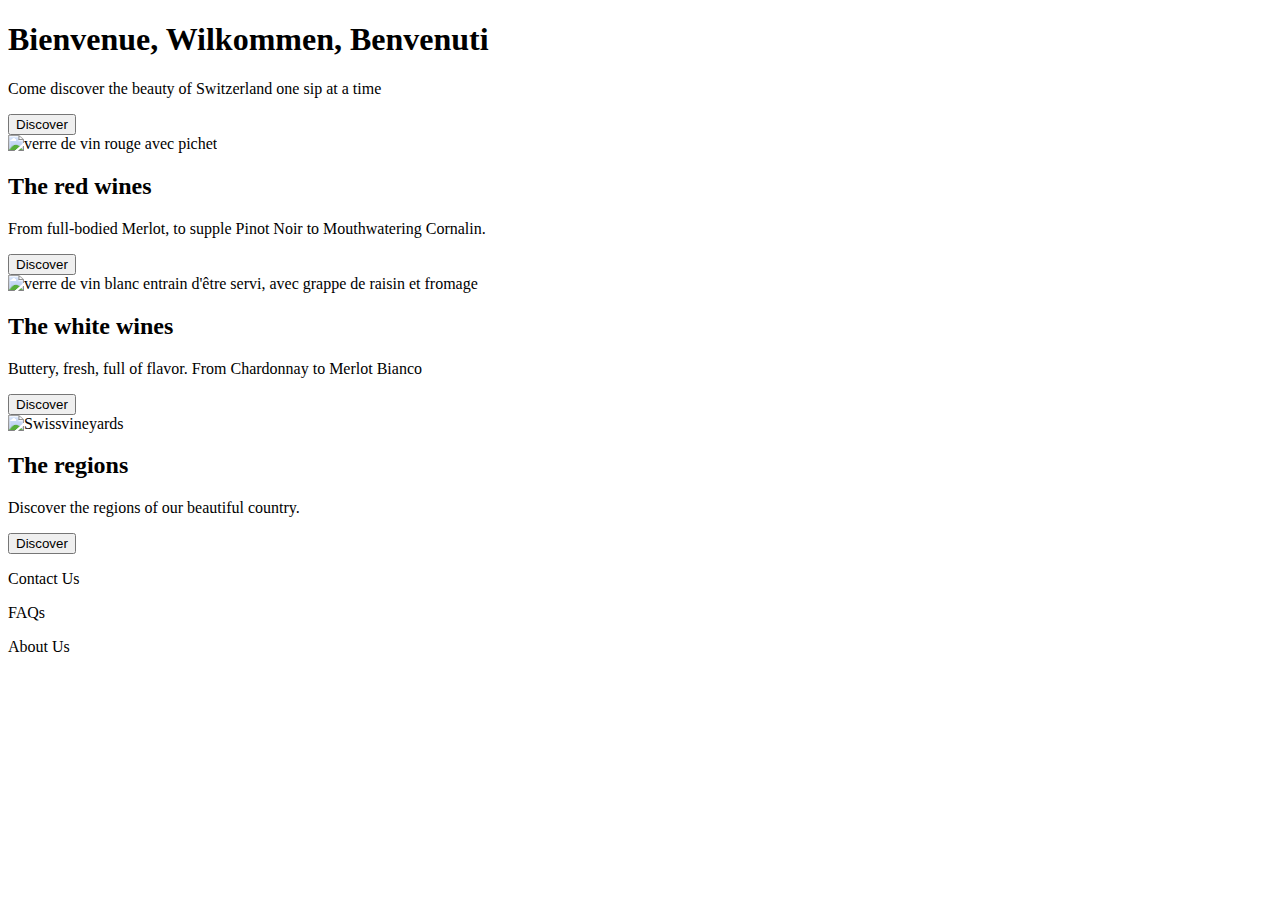
==== index.html @ 44135c0e "Add files via upload" ====
<!DOCTYPE html>
<html lang="fr">
<head>
    <meta charset="UTF-8">
    <meta http-equiv="X-UA-Compatible" content="IE=edge">
    <meta name="viewport" content="width=device-width, initial-scale=1.0">
    <title>VinSuisse</title>
    <link rel="stylesheet" href="style.css">
    <link rel="icon" href="assets/SVG/Avec fond.svg">
</head>
<body>
    <div class="container">
        <div class="background-image"></div>
        <div class="content">
            <h1>Bienvenue, Wilkommen, Benvenuti</h1>
            <p>Come discover the beauty of Switzerland one sip at a time</main></p>
            <a href="#card"><button>Discover</button></a>
        </div>
    </div>

    <div id="card" class="section-white">
        <div class="card">
            <img src="assets/Wine and Cheese.png" alt="verre de vin rouge avec pichet">
            <h2>The red wines</h2>
            <p>From full-bodied Merlot, to supple Pinot Noir to Mouthwatering Cornalin.</p>
            <button>Discover</button>
        </div>
        <div class="card">
            <img src="assets/Chasselas.jpg" alt="verre de vin blanc entrain d'être servi, avec grappe de raisin et fromage">
            <h2>The white wines</h2>
            <p>Buttery, fresh, full of flavor. From Chardonnay to Merlot Bianco</p>
            <button>Discover</button>
        </div>
        <div class="card">
            <img src="assets/switzerland-vineyard.jpg" alt="Swissvineyards">
            <h2>The regions</h2>
            <p>Discover the regions of our beautiful country.</p>
            <button>Discover</button>
        </div>
    </div>


    <footer>
        <div class="footer-content">
            <p>Contact Us</p>
            <p>FAQs</p>
            <p>About Us</p>
        </div>
    </footer>

</body>
</html>
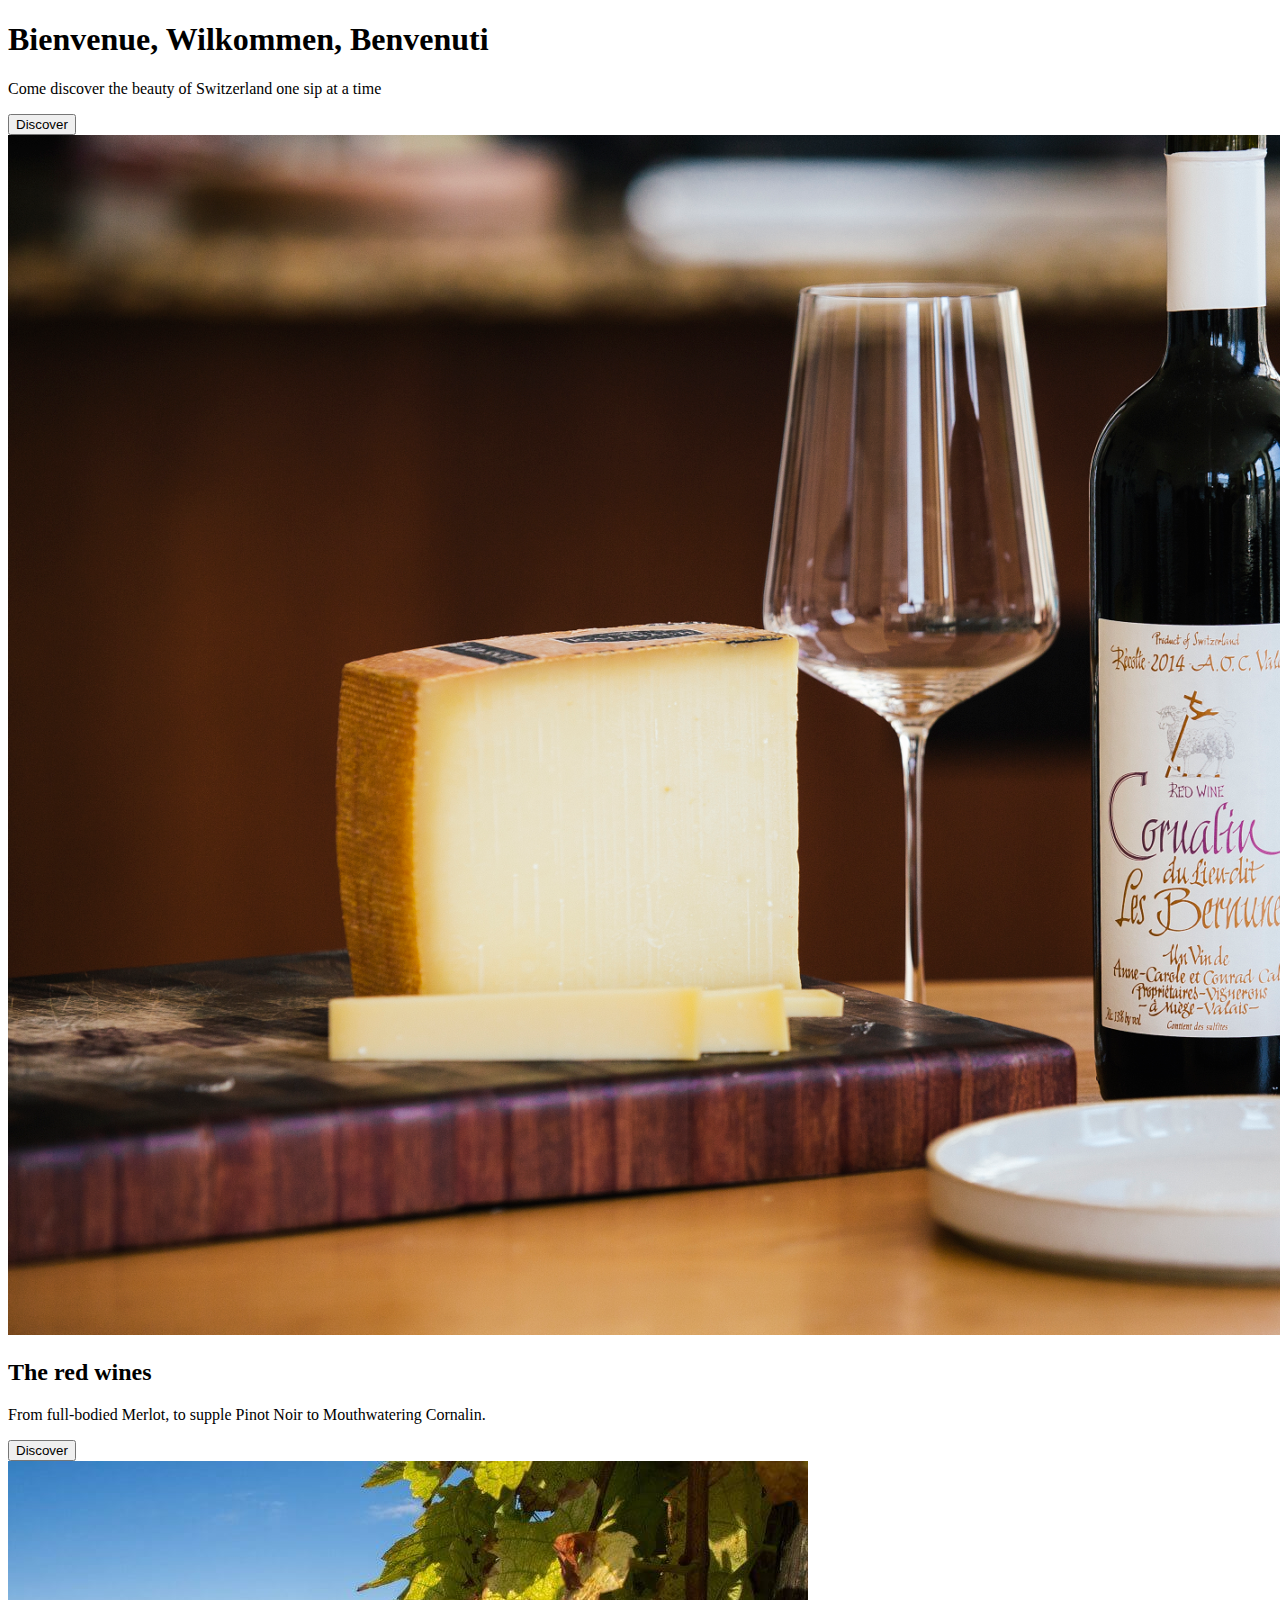
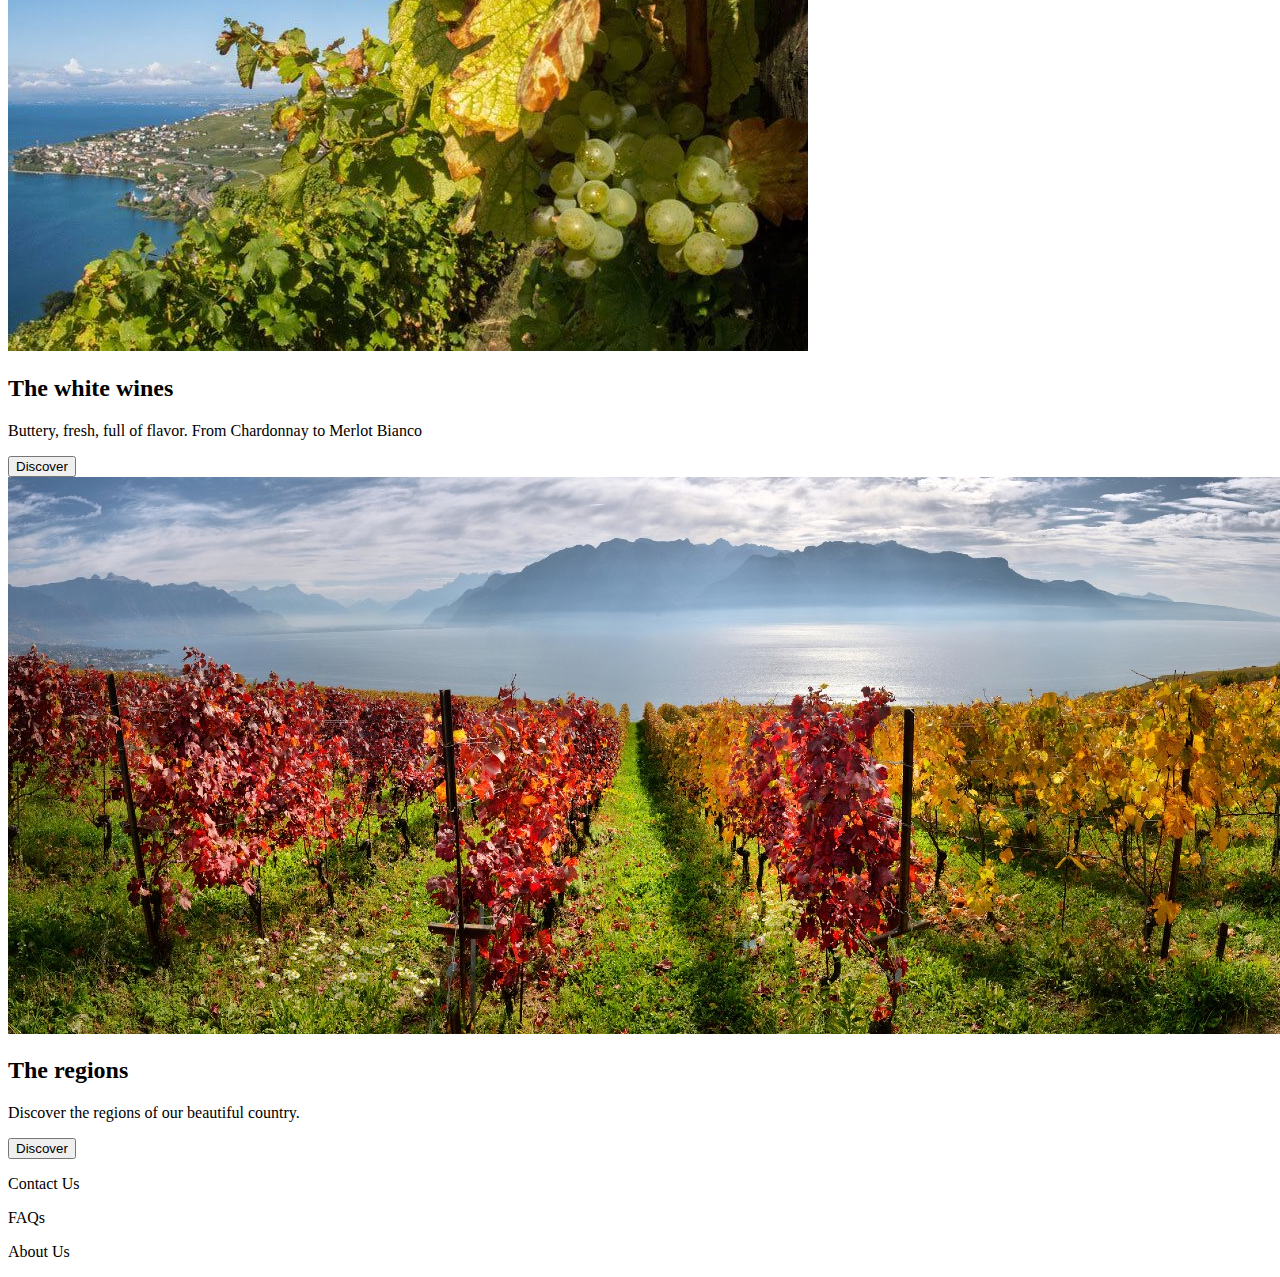
==== commit 88bf4b96: "Update index.html" ====
--- a/index.html
+++ b/index.html
@@ -20,19 +20,19 @@
 
     <div id="card" class="section-white">
         <div class="card">
-            <img src="assets/Wine and Cheese.png" alt="verre de vin rouge avec pichet">
+            <img src="Wine and Cheese.png" alt="verre de vin rouge avec pichet">
             <h2>The red wines</h2>
             <p>From full-bodied Merlot, to supple Pinot Noir to Mouthwatering Cornalin.</p>
             <button>Discover</button>
         </div>
         <div class="card">
-            <img src="assets/Chasselas.jpg" alt="verre de vin blanc entrain d'être servi, avec grappe de raisin et fromage">
+            <img src="Chasselas.jpg" alt="verre de vin blanc entrain d'être servi, avec grappe de raisin et fromage">
             <h2>The white wines</h2>
             <p>Buttery, fresh, full of flavor. From Chardonnay to Merlot Bianco</p>
             <button>Discover</button>
         </div>
         <div class="card">
-            <img src="assets/switzerland-vineyard.jpg" alt="Swissvineyards">
+            <img src="switzerland-vineyard.jpg" alt="Swissvineyards">
             <h2>The regions</h2>
             <p>Discover the regions of our beautiful country.</p>
             <button>Discover</button>
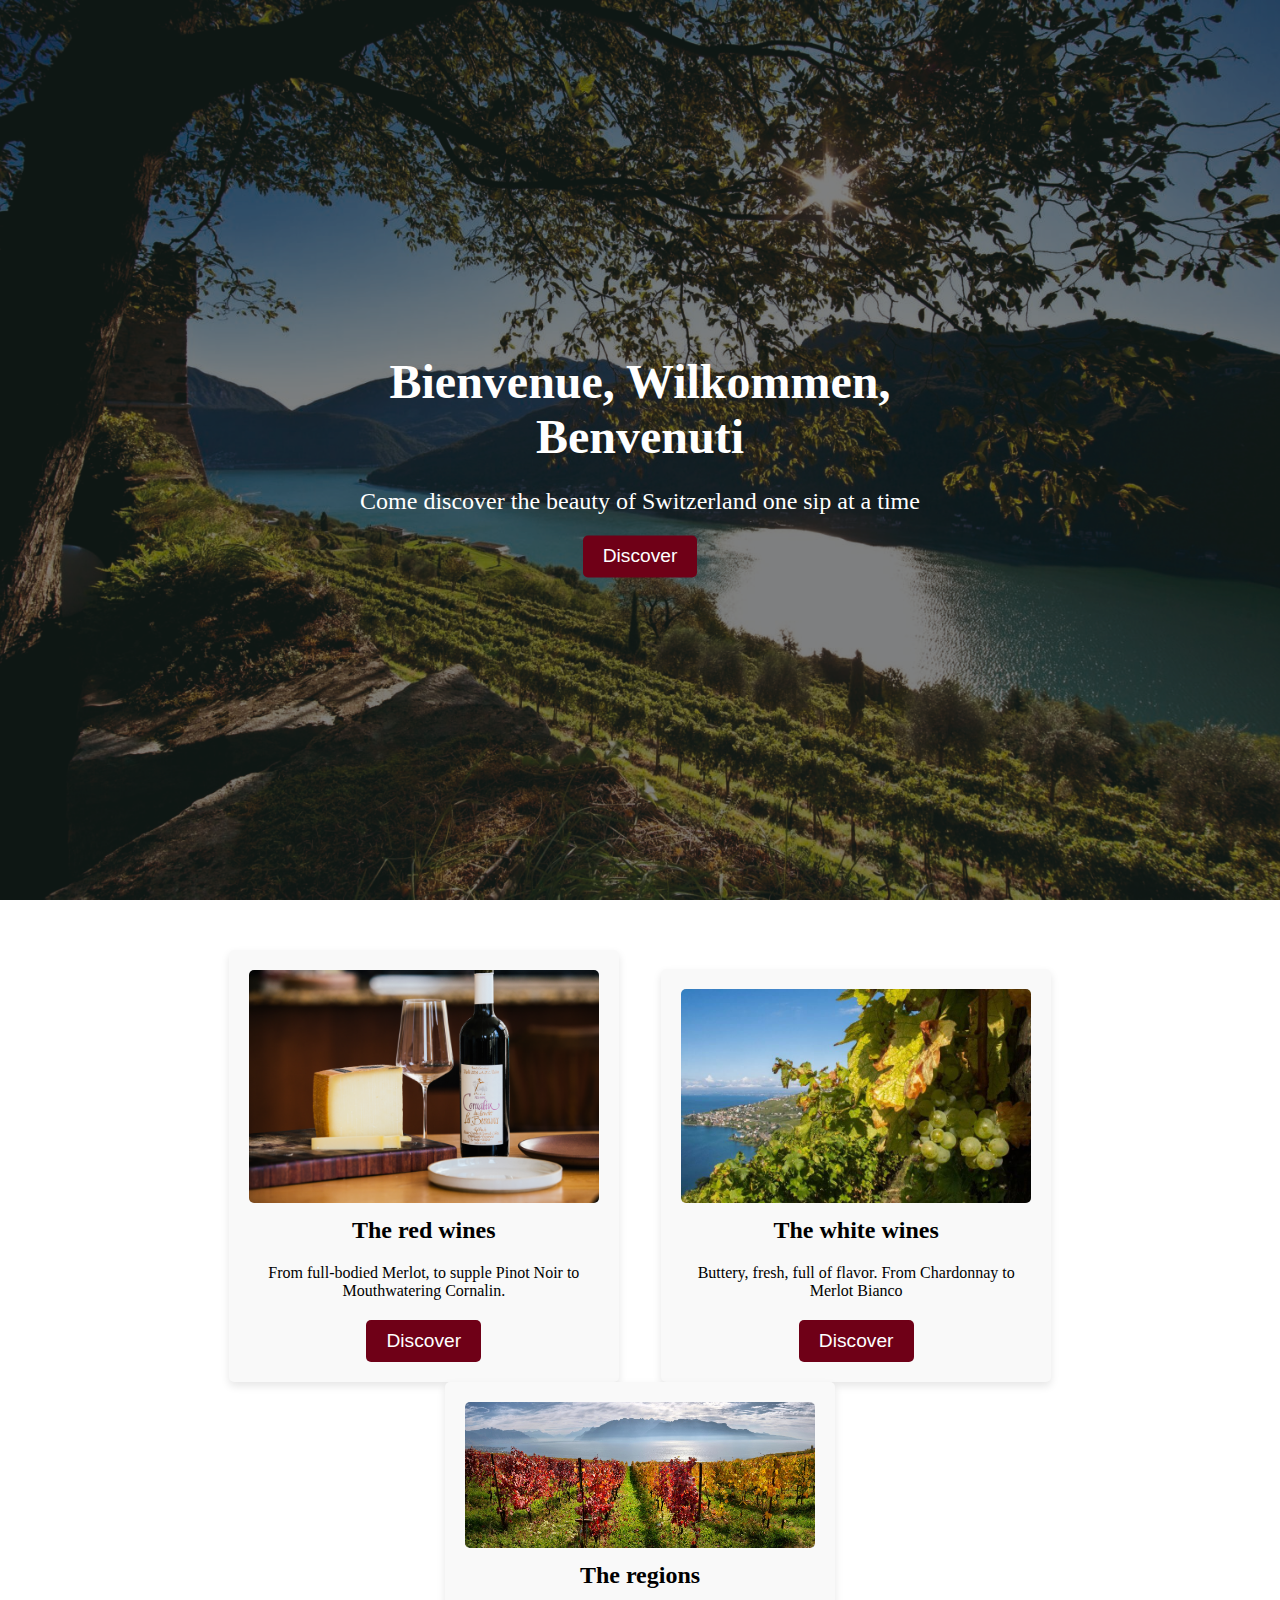
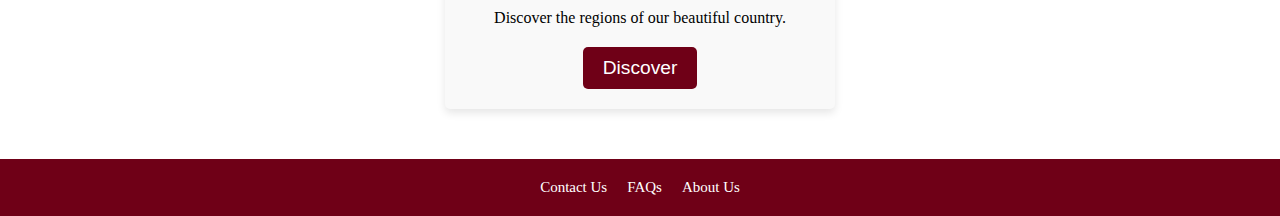
==== commit 28d22d24: "Update index.html" ====
--- a/index.html
+++ b/index.html
@@ -13,7 +13,7 @@
         <div class="background-image"></div>
         <div class="content">
             <h1>Bienvenue, Wilkommen, Benvenuti</h1>
-            <p>Come discover the beauty of Switzerland one sip at a time</main></p>
+            <p>Come discover the beauty of Switzerland one sip at a time</p>
             <a href="#card"><button>Discover</button></a>
         </div>
     </div>
--- a/style.css
+++ b/style.css
@@ -0,0 +1,116 @@
+html {
+    scroll-behavior: smooth;
+}
+
+body, html {
+    margin: 0;
+    padding: 0;
+    height: 100%;
+}
+
+.container {
+    position: relative;
+    width: 100%;
+    height: 100%;
+    overflow: hidden;
+}
+
+.background-image {
+    position: absolute;
+    top: 0;
+    left: 0;
+    width: 100%;
+    height: 100%;
+    background-image: url('Tenuta Castello di Morcote.jpg');
+    background-size: cover;
+    background-position: center;
+    filter: brightness(0.5);
+}
+
+.content {
+    position: absolute;
+    top: 50%;
+    left: 50%;
+    transform: translate(-50%, -50%);
+    text-align: center;
+    color: white;
+}
+
+h1 {
+    font-size: 3em;
+    margin-bottom: 10px;
+}
+
+p {
+    font-size: 1.5em;
+    margin-bottom: 20px;
+}
+
+button {
+    padding: 10px 20px;
+    font-size: 1.2em;
+    background-color: #6f0017;
+    color: white;
+    border: none;
+    border-radius: 5px;
+    cursor: pointer;
+    transition: background-color 0.3s;
+}
+
+button:hover {
+    background-color: #ca022a;
+}
+
+.section-white {
+    background-color: #fff;
+    padding: 50px 0;
+    text-align: center;
+}
+
+.card {
+    display: inline-block;
+    width: 30%;
+    margin: 0 1.5%;
+    padding: 20px;
+    background-color: #f9f9f9;
+    border-radius: 5px;
+    box-shadow: 0 4px 8px rgba(0, 0, 0, 0.1);
+}
+
+.card img {
+    width: 100%;
+    border-radius: 5px;
+}
+
+.card h2 {
+    font-size: 1.5em;
+    margin-top: 10px;
+}
+
+.card p {
+    font-size: 1em;
+    margin-top: 10px;
+}
+
+
+.card{
+    width: 350px;
+}
+
+
+footer {
+    background-color: #6f0017;
+    color: #fff;
+    padding: 20px 0;
+    text-align: center;
+    font-size:10px ; 
+}
+
+.footer-content {
+    display: flex;
+    justify-content: center;
+}
+
+.footer-content p {
+    margin: 0 10px;
+}
